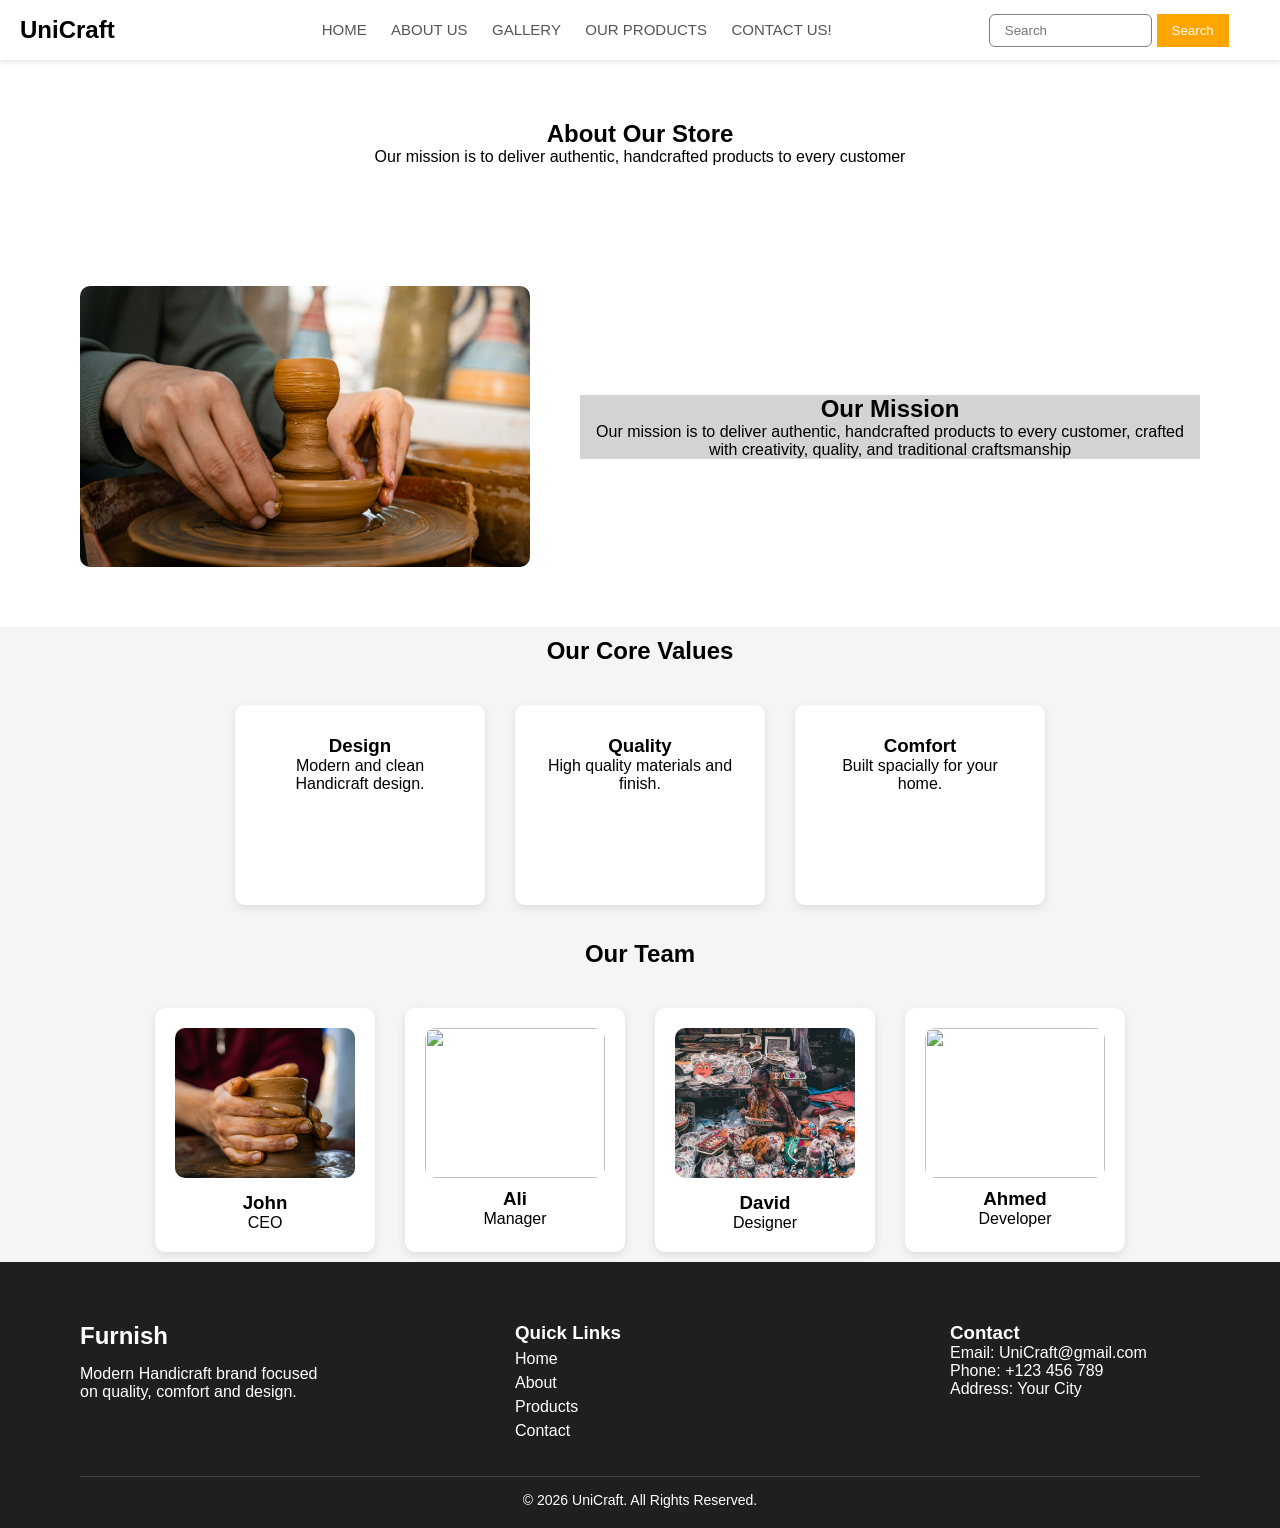
==== about.html @ a479ddd6 "about section finish" ====
<!DOCTYPE html>
<html lang="en">
<head>
<meta charset="UTF-8">
<meta name="viewport" content="width=device-width, initial-scale=1.0">
<title>Handi CRAFT-About</title>
<link rel="stylesheet" href="about.css">


</head>
<body>
<nav class="nav">
    <h2>UniCraft</h2>
    <ul>
    <li><a href="#">Home</a></li>
    <li><a href="about.html">About Us</a></li>
    <li><a href="#">Gallery</a></li>
    <li><a href="products.html">Our Products</a></li>
    <li><a href="contact us.html">Contact Us!</a></li>
    <li>
    </ul>
    <div class="search"><input type="text" placeholder="Search"><button>Search</button></div>
</nav>
<section class="about">
<h1>About Our Store</h1>
<p>
Our mission is to deliver authentic, handcrafted products to every customer
</p>
</section>

<section class="about">
<div class="mission">
<img src="pics/yasin-onus-nA-rlWLiv4w-unsplash.jpg" alt="">
<div class="our_mission">
<h1>Our Mission</h1>
<p>
Our mission is to deliver authentic, handcrafted products to every customer, crafted with creativity, quality, and traditional craftsmanship
</p>
</div>
</div>
</section>

<section class="Values">
<h1>Our Core Values</h1>

<div class="values_main_div">

<div class="Inner_values">
<h3>Design</h3>
<p>Modern and clean Handicraft design.</p>
</div>

<div class="Inner_values">
<h3>Quality</h3>
<p>High quality materials and finish.</p>
</div>

<div class="Inner_values">
<h3>Comfort</h3>
<p>Built spacially for your home.</p>
</div>

</div>
</section>


<section class="section">
<h1 class="team">Our Team</h1>

<div class="team-section">

<div class="team-section1">
<img src="pics/yasin-onus-MsKMSCxNWB0-unsplash.jpg" alt="">
<h3>John</h3>
<p>CEO</p>
</div>

<div class="team-section1">
<img src="pics/vecteezy_handcrafted-wicker-baskets-and-containers-for-eco-friendly_72187857.jpg" alt="">
<h3>Ali</h3>
<p>Manager</p>
</div>

<div class="team-section1">
<img src="pics/pexels-puneet-singh-rawat-3530003-5874825.jpg" alt="">
<h3>David</h3>
<p>Designer</p>
</div>

<div class="team-section1">
<img src="pics/tuan-nguyen-_fxvuMucGDs-unsplash.jpg" alt="">
<h3>Ahmed</h3>
<p>Developer</p>
</div>

</div>
</section>

<footer class="footer">

<div class="footer-section">

<div class="footer-box">
<h2>Furnish</h2>
<p>
Modern Handicraft brand focused on quality, comfort and design.
</p>
</div>

<div class="footer-box">
<h3>Quick Links</h3>
<ul>
<li>Home</li>
<li>About</li>
<li>Products</li>
<li>Contact</li>
</ul>
</div>

<div class="footer-box">
<h3>Contact</h3>
<p>Email: UniCraft@gmail.com</p>
<p>Phone: +123 456 789</p>
<p>Address: Your City</p>
</div>

</div>

<div class="footer-bottom">
© 2026 UniCraft. All Rights Reserved.
</div>

</footer>

</body>
</html>
---- about.css ----
*{
margin:0;
padding:0;
box-sizing:border-box;
font-family:Arial, sans-serif;
}
/* Yeh navbar ki css yahan se shuru */
.nav{
  background-color: white;
    box-shadow: 0 2px 5px rgba(0,0,0,0.1);
    padding: 10px 20px;
    display: flex;
    justify-content: space-between;
    align-items: center;
    height: 60px;
     }
nav ul{
  list-style: none;
  margin-left: 50px;
}

.nav ul li{
  display: inline;
  color: gainsboro;
  font-size:  15px;
  font-family: 'poppins' , sans-serif;
  text-transform: uppercase;
  padding-left: 20px;

}

.nav a{
  text-decoration: none;
  color: #575555;;
  gap: 25px;
  transition: color 0.3s ease;
}
.nav ul li a:hover {
  color: black;
}

.search{
  display: flex; 
  gap: 5px;
}
.search input{
  border: 1px solid gray;
  border-radius:6px;
  padding: 8px 8px 8px 15px;
  gap: 10px;
  box-sizing: border-box;
  width: 60%;
}
.search button {
  padding: 8px 15px;
  border: none;
  background-color: orange ;
  color: white;
  cursor: pointer;
  border-left: none
}
/* Yeh navbar ki css yahan tak hai*/


/* yah se nav se neche k section shuru */
.about{
padding:60px 80px;
text-align:center;
}
.mission{
display:flex;
align-items:center;
gap:50px;
}

.mission img{
width:100%;
max-width:450px;
border-radius:10px;
}
.our_mission{
background:lightgray;
flex:1;
}

/* *yahan tak our mission our ing ki css end h */

.Values{
background:#f5f5f5;
text-align: center;
padding-top: 10px;

}
.values_main_div{
display:flex;
justify-content:center;
gap:30px;
flex-wrap:wrap;
margin-top:40px;
padding-bottom: 15px;
}

.Inner_values{
background:white;
padding:30px;
width:250px;
box-shadow:0 3px 10px rgba(0,0,0,0.1);
border-radius:10px;
height:200px;

}

.team {
padding-top:20px;
}
.section{
background:#f5f5f5;
text-align: center;
}
.team-section{
display:flex;
justify-content:center;
gap:30px;
flex-wrap:wrap;
margin-top:40px;
padding-bottom: 10px;

}

.team-section1{
background:white;
padding:20px;
width:220px;
box-shadow:0 3px 10px rgba(0,0,0,0.1);
border-radius:10px;
text-align:center;
}

.team-section1 img{
width:100%;
height:150px;
object-fit:cover;
border-radius:10px;
margin-bottom:10px;
}


.footer{
background:#1f1f1f;
color:white;
padding:60px 80px 20px;
}

.footer-section{
display:flex;
justify-content:space-between;
gap:40px;
flex-wrap:wrap;
margin-bottom:30px;
}

.footer-box{
width:250px;
}

.footer-box h2{
margin-bottom:15px;
}
footer-box h3{
margin-bottom:15px;
}


.footer-box ul{
list-style:none;
}

.footer-box li{
margin:6px 0;
}

.footer-bottom{
text-align:center;
border-top:1px solid #444;
padding-top:15px;
font-size:14px;
}

@media(max-width:768px){

.flex{
flex-direction:column;
text-align:center;
}

.nav{
flex-direction:column;
gap:10px;
}

}
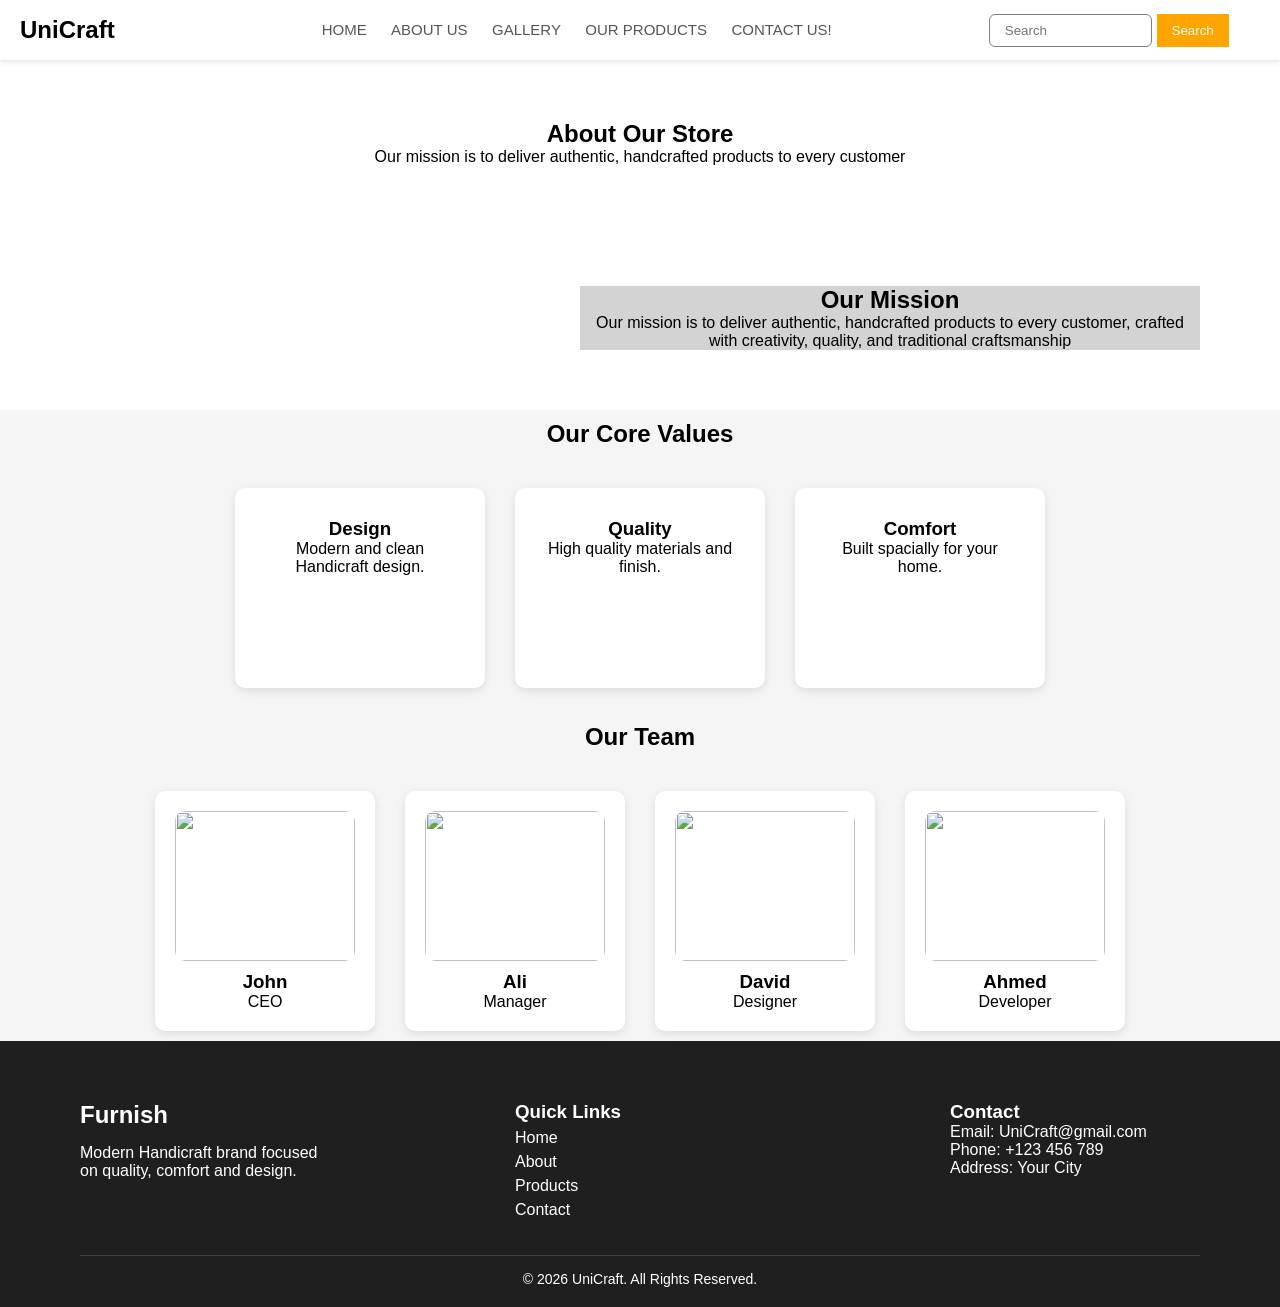
==== commit c78c389c: "chanegs added" ====
--- a/about.html
+++ b/about.html
@@ -16,7 +16,7 @@
     <li><a href="about.html">About Us</a></li>
     <li><a href="#">Gallery</a></li>
     <li><a href="products.html">Our Products</a></li>
-    <li><a href="contact us.html">Contact Us!</a></li>
+    <li><a href="contact.html">Contact Us!</a></li>
     <li>
     </ul>
     <div class="search"><input type="text" placeholder="Search"><button>Search</button></div>
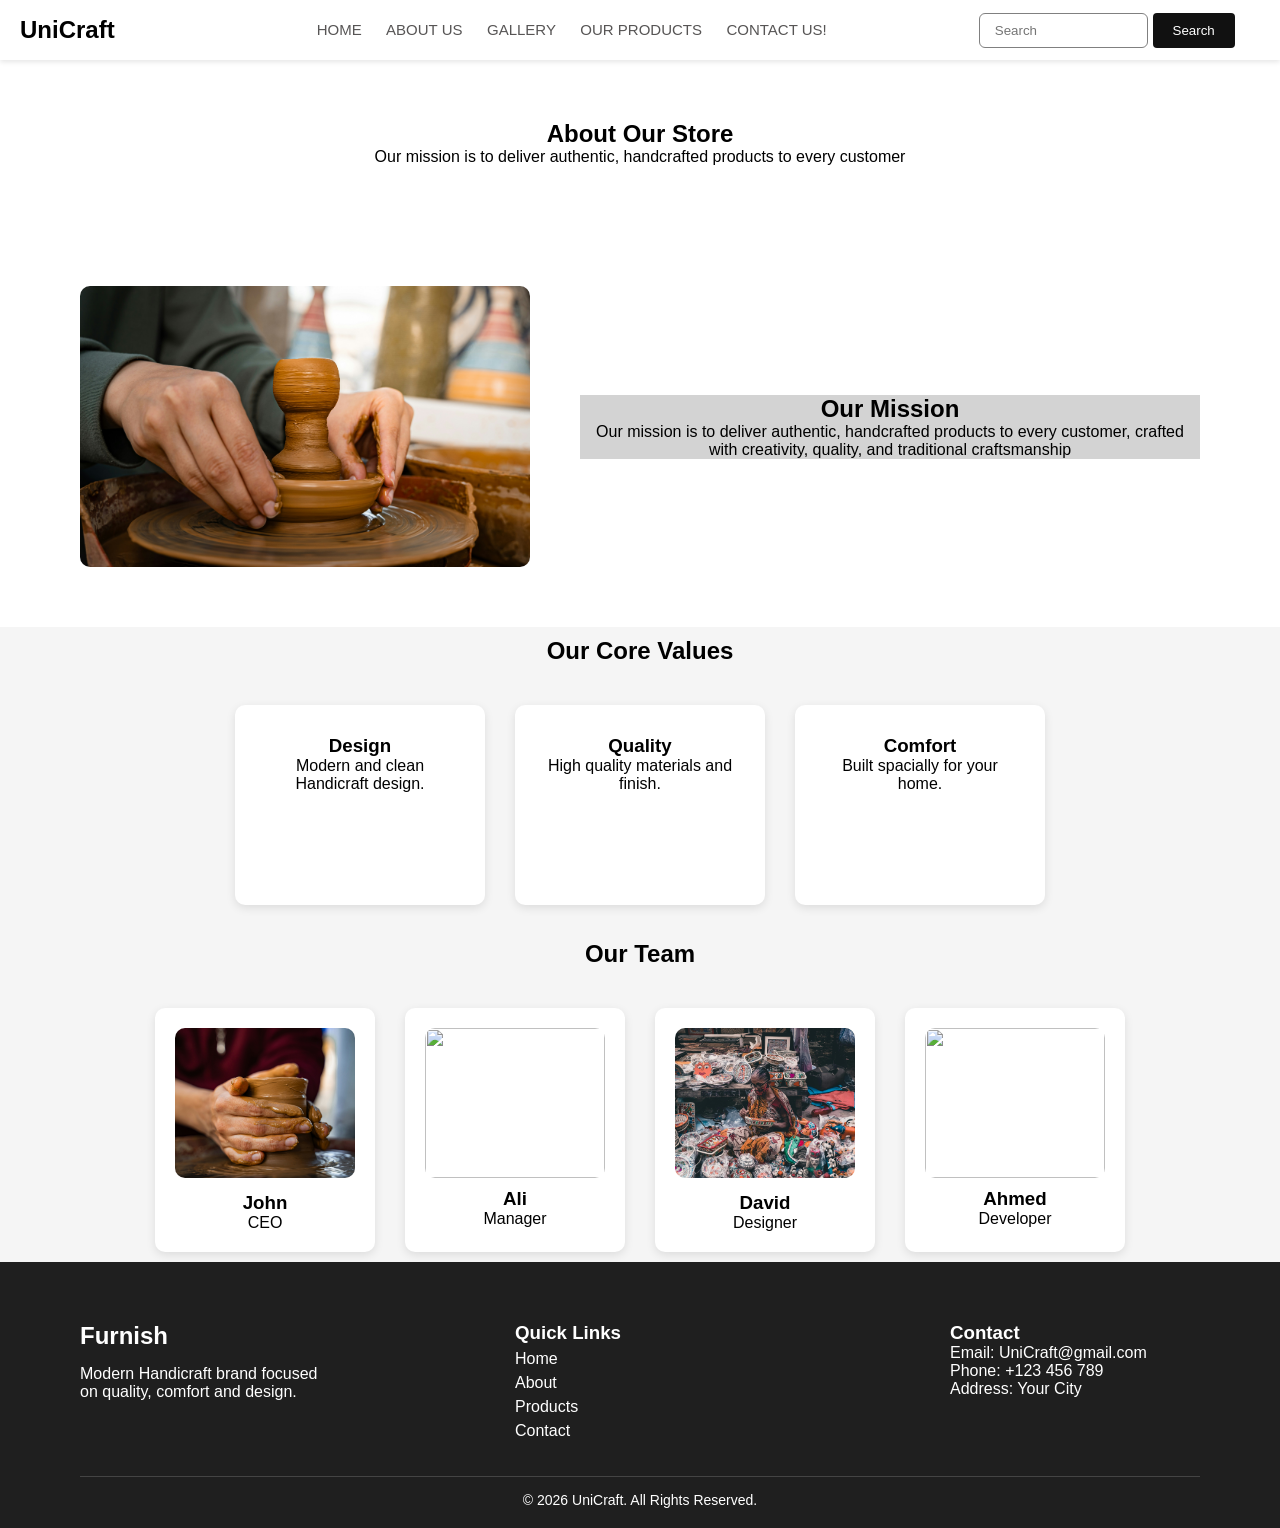
==== commit 72a3b959: "home page added" ====
--- a/about.html
+++ b/about.html
@@ -12,7 +12,7 @@
 <nav class="nav">
     <h2>UniCraft</h2>
     <ul>
-    <li><a href="#">Home</a></li>
+    <li><a href="home.html">Home</a></li>
     <li><a href="about.html">About Us</a></li>
     <li><a href="#">Gallery</a></li>
     <li><a href="products.html">Our Products</a></li>
--- a/about.css
+++ b/about.css
@@ -52,14 +52,19 @@
   box-sizing: border-box;
   width: 60%;
 }
-.search button {
-  padding: 8px 15px;
-  border: none;
-  background-color: orange ;
-  color: white;
-  cursor: pointer;
-  border-left: none
-}
+.search button{
+            padding: 10px 20px;
+            border: none;
+            background: #111;
+            color: #fff;
+            cursor: pointer;
+            border-radius: 4px;
+            transition: 0.3s;
+        }
+
+        .search button:hover {
+            background: #ff6600;
+        }
 /* Yeh navbar ki css yahan tak hai*/
 
 
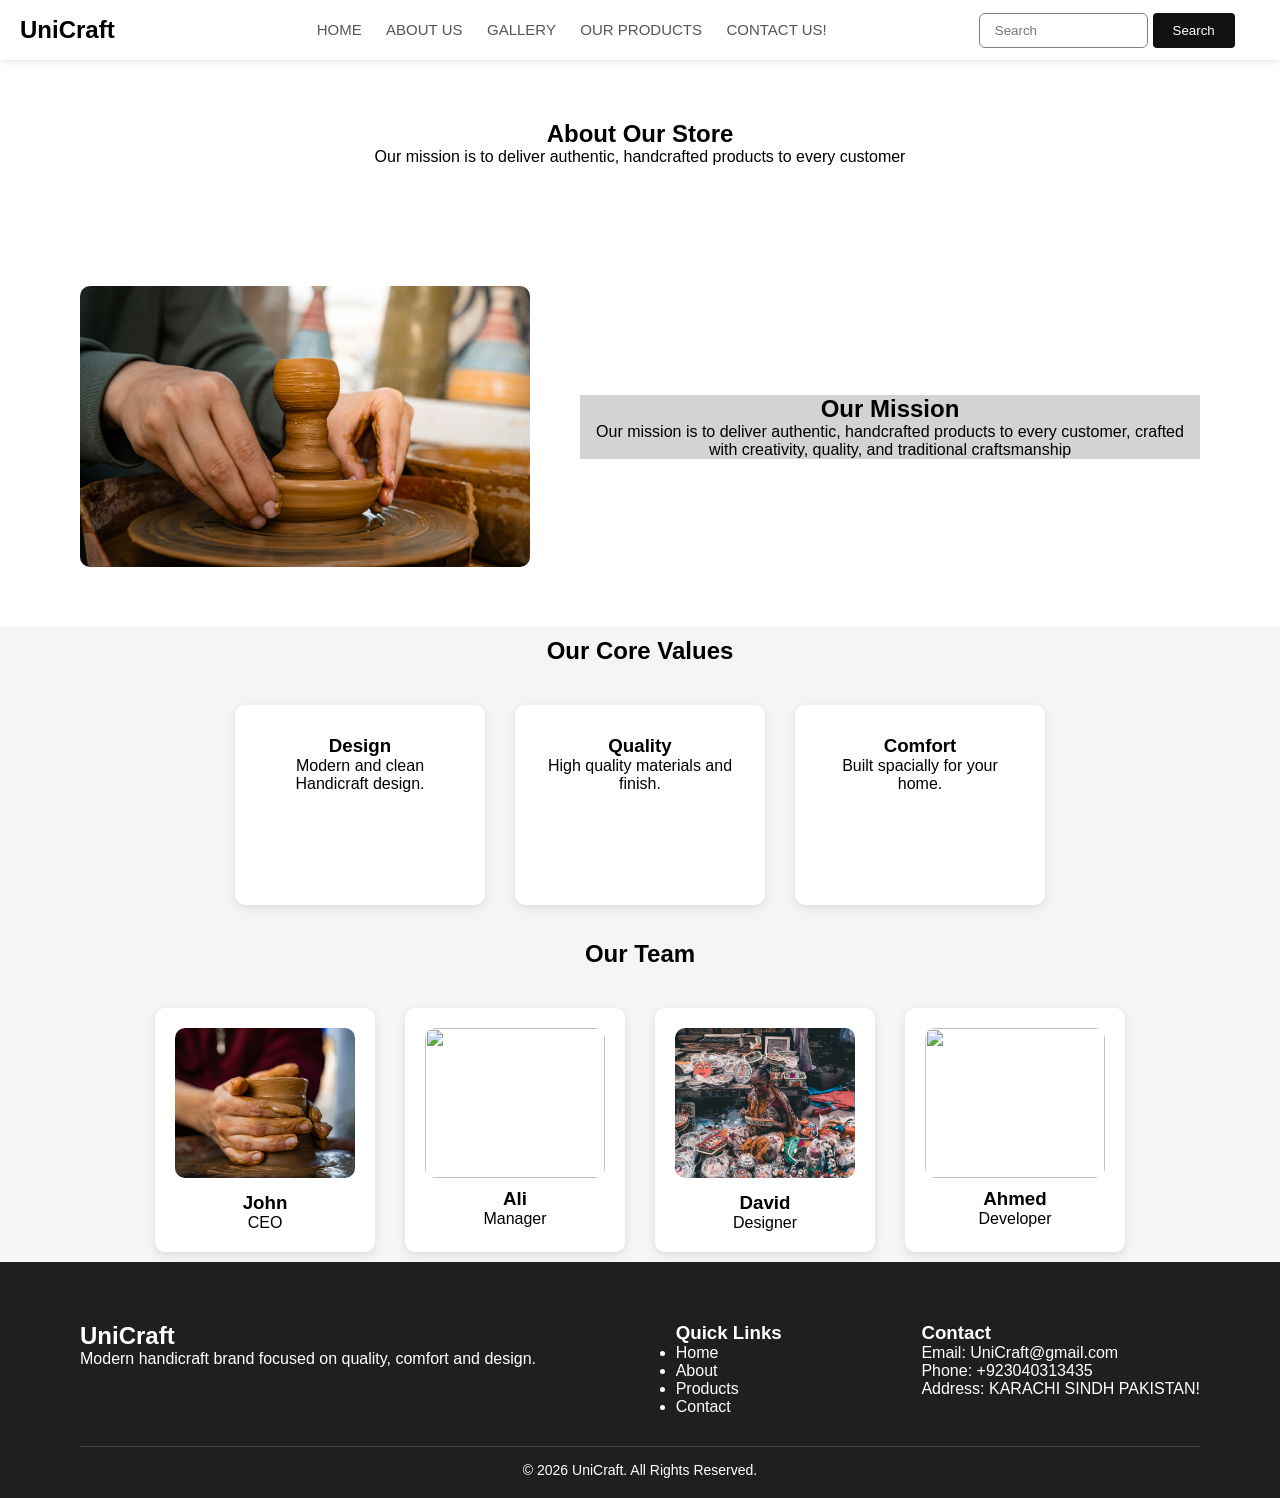
==== commit 0fb4b5c0: "home + footer edited" ====
--- a/about.html
+++ b/about.html
@@ -98,16 +98,16 @@
 
 <footer class="footer">
 
-<div class="footer-section">
+<div class="main_box">
 
-<div class="footer-box">
-<h2>Furnish</h2>
+<div class="inner-boxes">
+<h2>UniCraft</h2>
 <p>
-Modern Handicraft brand focused on quality, comfort and design.
+Modern handicraft brand focused on quality, comfort and design.
 </p>
 </div>
 
-<div class="footer-box">
+<div class="inner-boxes">
 <h3>Quick Links</h3>
 <ul>
 <li>Home</li>
@@ -117,11 +117,11 @@
 </ul>
 </div>
 
-<div class="footer-box">
+<div class="inner-boxes">
 <h3>Contact</h3>
 <p>Email: UniCraft@gmail.com</p>
-<p>Phone: +123 456 789</p>
-<p>Address: Your City</p>
+<p>Phone: +923040313435</p>
+<p>Address: KARACHI SINDH PAKISTAN!</p>
 </div>
 
 </div>
@@ -129,9 +129,5 @@
 <div class="footer-bottom">
 © 2026 UniCraft. All Rights Reserved.
 </div>
-
-</footer>
-
 </body>
 </html>
-
--- a/about.css
+++ b/about.css
@@ -151,13 +151,13 @@
 }
 
 
-.footer{
+footer{
 background:#1f1f1f;
 color:white;
 padding:60px 80px 20px;
 }
 
-.footer-section{
+.main_box{
 display:flex;
 justify-content:space-between;
 gap:40px;
@@ -165,23 +165,23 @@
 margin-bottom:30px;
 }
 
-.footer-box{
+.inner_boxes{
 width:250px;
 }
 
-.footer-box h2{
+.inner_boxes h2{
+  margin-bottom:15px;
+}
+
+.inner_boxes h3{
 margin-bottom:15px;
 }
-footer-box h3{
-margin-bottom:15px;
-}
-
-
-.footer-box ul{
+
+.inner_bixes ul{
 list-style:none;
 }
 
-.footer-box li{
+.inner_boxes li{
 margin:6px 0;
 }
 
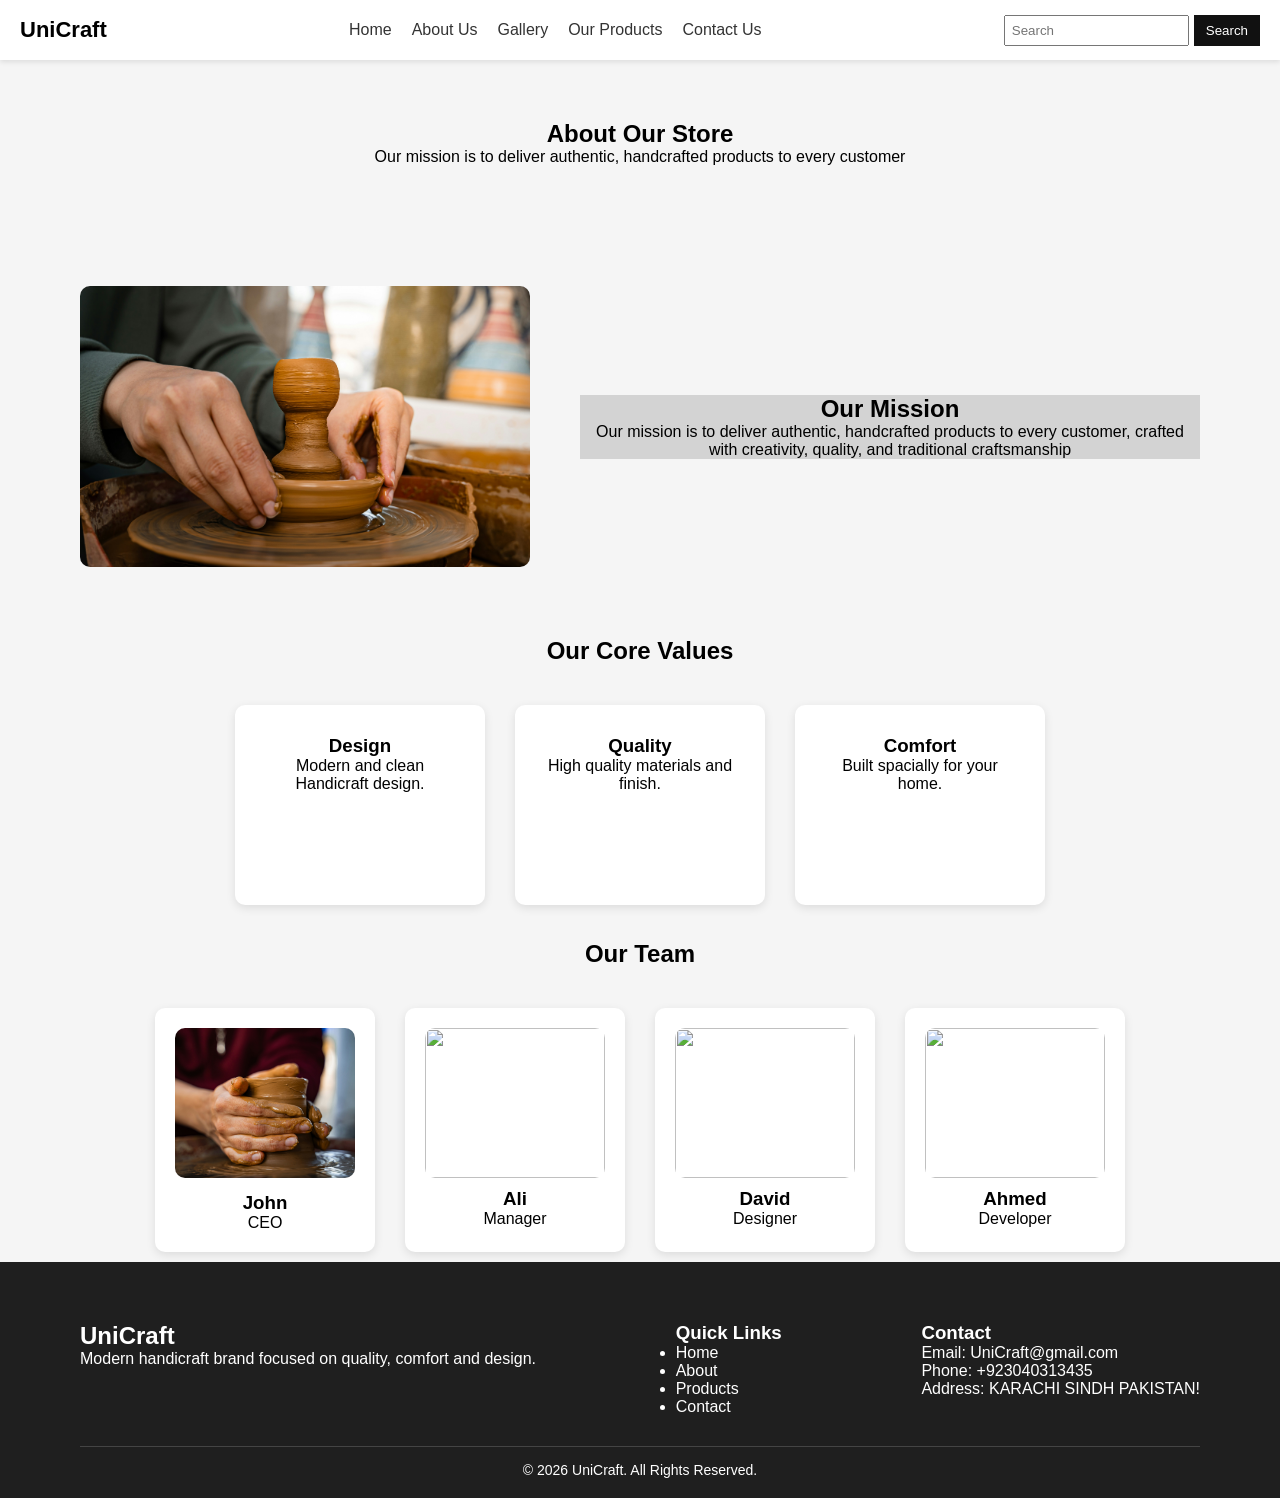
==== commit 659e2e2b: "responsiveness added" ====
--- a/about.html
+++ b/about.html
@@ -9,17 +9,30 @@
 
 </head>
 <body>
-<nav class="nav">
-    <h2>UniCraft</h2>
-    <ul>
+<body>
+
+<nav>
+
+  <div class="logo">UniCraft</div>
+
+  <input type="checkbox" id="menu-toggle">
+
+  <label for="menu-toggle" class="hamburger">☰</label>
+  <label for="menu-toggle" class="close-btn">✕</label>
+
+  <ul>
     <li><a href="home.html">Home</a></li>
-    <li><a href="about.html">About Us</a></li>
-    <li><a href="#">Gallery</a></li>
+    <li><a href="#">About Us</a></li>
+    <li><a href="about.html">Gallery</a></li>
     <li><a href="products.html">Our Products</a></li>
-    <li><a href="contact.html">Contact Us!</a></li>
-    <li>
-    </ul>
-    <div class="search"><input type="text" placeholder="Search"><button>Search</button></div>
+    <li><a href="contact.html">Contact Us</a></li>
+  </ul>
+
+  <div class="search">
+    <input type="text" placeholder="Search">
+    <button>Search</button>
+  </div>
+
 </nav>
 <section class="about">
 <h1>About Our Store</h1>
--- a/about.css
+++ b/about.css
@@ -1,70 +1,90 @@
 
+/* RESET */
 *{
-margin:0;
-padding:0;
-box-sizing:border-box;
-font-family:Arial, sans-serif;
-}
-/* Yeh navbar ki css yahan se shuru */
-.nav{
-  background-color: white;
-    box-shadow: 0 2px 5px rgba(0,0,0,0.1);
-    padding: 10px 20px;
-    display: flex;
-    justify-content: space-between;
-    align-items: center;
-    height: 60px;
-     }
+  margin:0;
+  padding:0;
+  box-sizing:border-box;
+  font-family:Arial, sans-serif;
+}
+
+body{
+  overflow-x:hidden;
+  background:#f5f5f5;
+}
+
+/* ================= NAVBAR ================= */
+
+nav{
+  height:60px;
+  background:#fff;
+  display:flex;
+  align-items:center;
+  justify-content:space-between;
+  padding:0 20px;
+  box-shadow:0 2px 5px rgba(0,0,0,0.1);
+  position:relative;
+}
+
+.logo{
+  font-size:22px;
+  font-weight:bold;
+}
+
+/* LINKS */
 nav ul{
-  list-style: none;
-  margin-left: 50px;
-}
-
-.nav ul li{
-  display: inline;
-  color: gainsboro;
-  font-size:  15px;
-  font-family: 'poppins' , sans-serif;
-  text-transform: uppercase;
-  padding-left: 20px;
-
-}
-
-.nav a{
-  text-decoration: none;
-  color: #575555;;
-  gap: 25px;
-  transition: color 0.3s ease;
-}
-.nav ul li a:hover {
-  color: black;
-}
-
+  list-style:none;
+  display:flex;
+  gap:20px;
+}
+
+nav ul li a{
+  text-decoration:none;
+  color:#333;
+}
+
+/* SEARCH (Desktop Only) */
 .search{
-  display: flex; 
-  gap: 5px;
-}
+  display:flex;
+  gap:5px;
+}
+
 .search input{
-  border: 1px solid gray;
-  border-radius:6px;
-  padding: 8px 8px 8px 15px;
-  gap: 10px;
-  box-sizing: border-box;
-  width: 60%;
-}
+  padding:6px;
+}
+
 .search button{
-            padding: 10px 20px;
-            border: none;
-            background: #111;
-            color: #fff;
-            cursor: pointer;
-            border-radius: 4px;
-            transition: 0.3s;
+  padding:6px 12px;
+  border:none;
+  background:#111;
+  color:#fff;
+  cursor:pointer;
+  transition: 0.3s;
+}
+.search button:hover {
+        box-shadow: 0 10px 20px rgba(0,0,0,0.1);
+        background: #ff6600;
         }
 
-        .search button:hover {
-            background: #ff6600;
-        }
+/* TOGGLE */
+#menu-toggle{
+  display:none;
+}
+
+.hamburger{
+  font-size:26px;
+  cursor:pointer;
+  display:none;
+}
+
+.close-btn{
+  font-size:26px;
+  cursor:pointer;
+  display:none;
+  position:fixed;
+  top:15px;
+  right:20px;
+  z-index:2000;
+}
 /* Yeh navbar ki css yahan tak hai*/
 
 
@@ -192,17 +212,55 @@
 font-size:14px;
 }
 
+@media(max-width:576px){
+  .my_product{
+    grid-template-columns:1fr;
+  }
+
+  .services{
+    grid-template-columns:1fr;
+  }
+}
+
+/* ================= MOBILE NAV ================= */
+
 @media(max-width:768px){
 
-.flex{
-flex-direction:column;
-text-align:center;
-}
-
-.nav{
-flex-direction:column;
-gap:10px;
-}
-
-}
-
+  .hamburger{
+    display:block;
+  }
+
+  .search{
+    display:none;
+  }
+
+  nav ul{
+    position:fixed;
+    top:0;
+    right:-260px;
+    width:250px;
+    height:100vh;
+    background:#fff;
+    flex-direction:column;
+    padding-top:60px;
+    transition:0.3s;
+    box-shadow:-3px 0 10px rgba(0,0,0,0.2);
+    z-index:1500;
+  }
+
+  nav ul li{
+    padding:15px 20px;
+    border-bottom:1px solid #eee;
+  }
+
+  /* OPEN MENU */
+  #menu-toggle:checked ~ ul{
+    right:0;
+  }
+
+  /* SHOW CLOSE BUTTON */
+  #menu-toggle:checked ~ .close-btn{
+    display:block;
+  }
+
+}
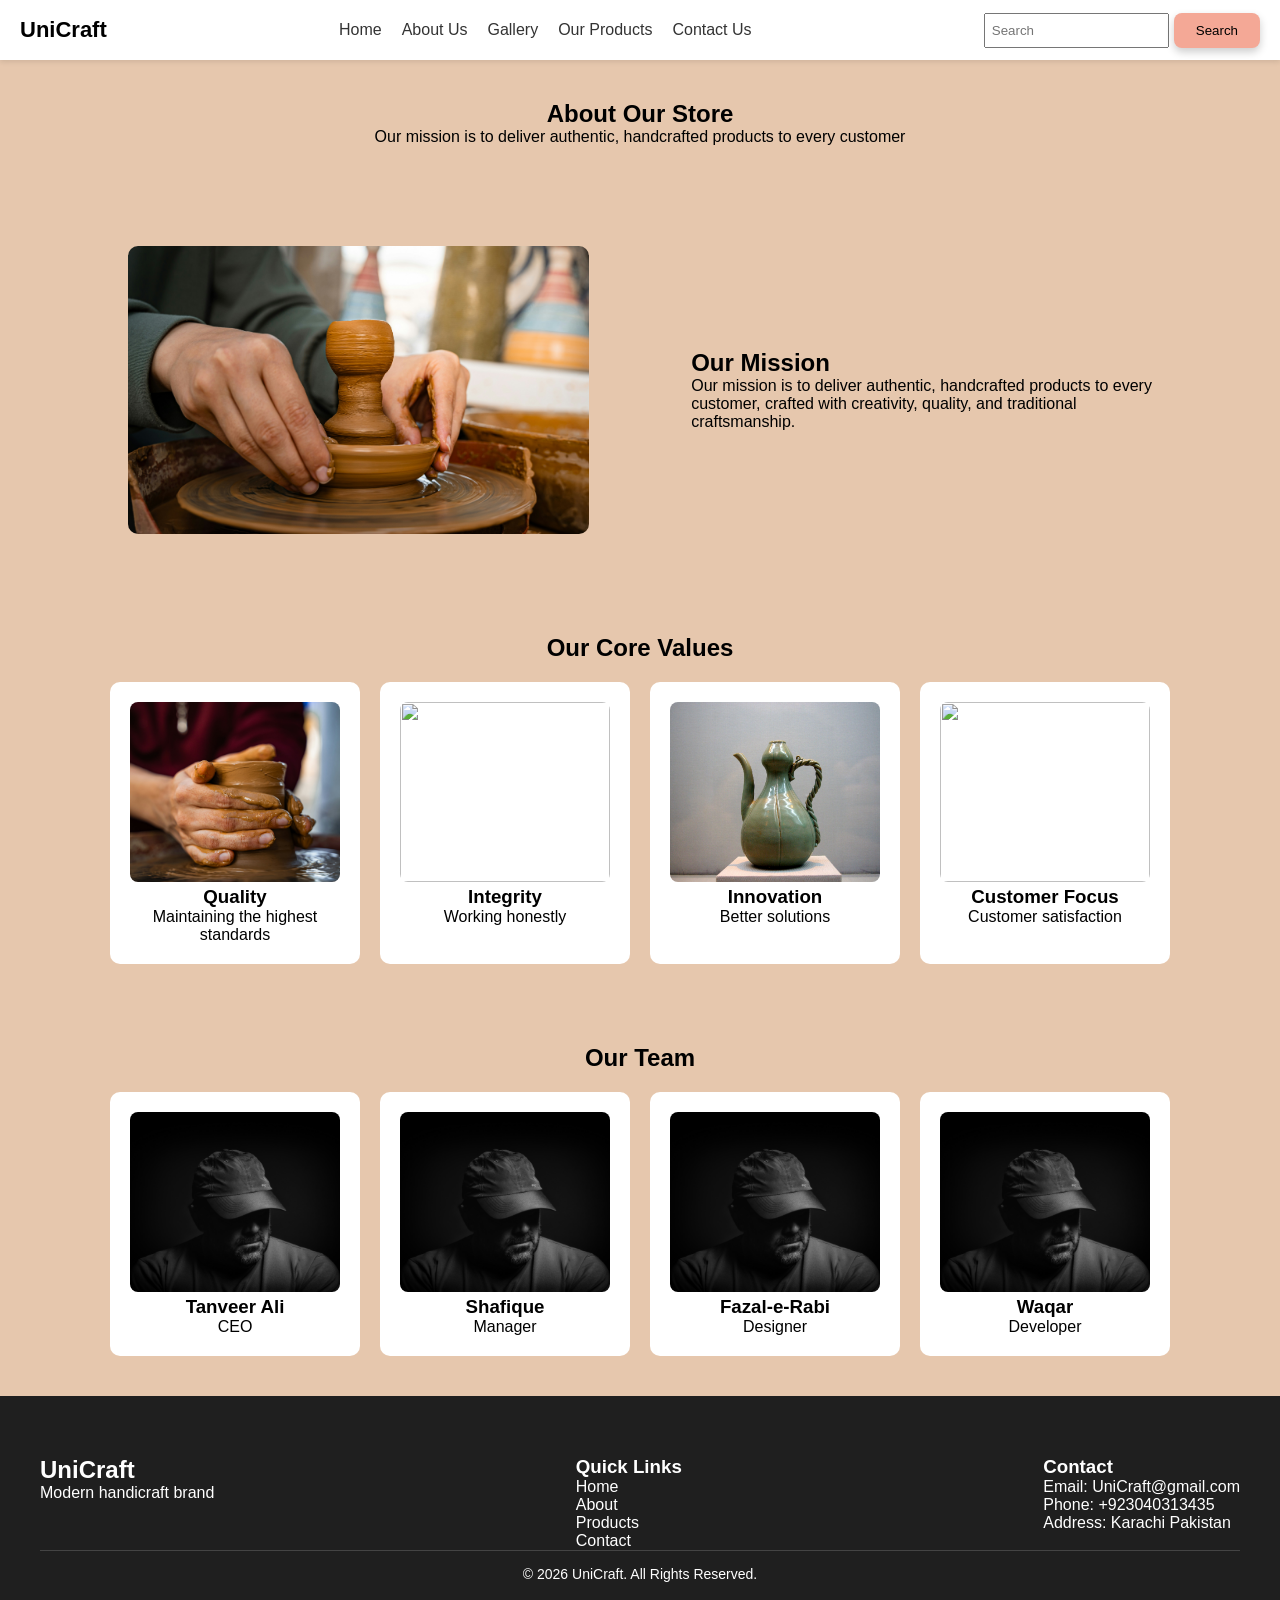
==== commit 00f18163: "saomething addes" ====
--- a/about.html
+++ b/about.html
@@ -4,11 +4,234 @@
 <meta charset="UTF-8">
 <meta name="viewport" content="width=device-width, initial-scale=1.0">
 <title>Handi CRAFT-About</title>
-<link rel="stylesheet" href="about.css">
-
-
+
+<style>
+
+/* RESET */
+*{
+  margin:0;
+  padding:0;
+  box-sizing:border-box;
+  font-family:Arial, sans-serif;
+}
+
+body{
+  overflow-x:hidden;
+  background:#e6c7ad;
+}
+
+/* ================= NAVBAR ================= */
+
+nav{
+  height:60px;
+  background:#fff;
+  display:flex;
+  align-items:center;
+  justify-content:space-between;
+  padding:0 20px;
+  box-shadow:0 2px 5px rgba(0,0,0,0.1);
+}
+
+.logo{
+  font-size:22px;
+  font-weight:bold;
+}
+
+/* NAV LINKS */
+nav ul{
+  list-style:none;
+  display:flex;
+  gap:20px;
+}
+
+nav ul li a{
+  text-decoration:none;
+  color:#333;
+}
+
+/* SEARCH */
+.search{
+  display:flex;
+  gap:5px;
+}
+
+.search input{
+  padding:6px;
+}
+
+.search button{
+  padding:10px 22px;
+  border:none;
+  background:#f4a896;
+  border-radius:8px;
+  cursor:pointer;
+  transition:0.4s;
+  box-shadow:0 4px 8px rgba(0,0,0,0.2);
+}
+
+.search button:hover{
+  background:#ff6600;
+  transform:translateY(-3px);
+}
+
+/* ================= ABOUT ================= */
+
+.about{
+  padding:40px 20px;
+  text-align:center;
+}
+
+/* ================= MISSION ================= */
+
+.mission{
+  display:flex;
+  align-items:center;
+  justify-content:space-between;
+  gap:40px;
+  padding:60px 10%;
+  flex-wrap:wrap;
+}
+
+.mission img{
+  width:45%;
+  border-radius:10px;
+}
+
+.our_mission{
+  width:45%;
+}
+
+/* ================= CORE / TEAM ================= */
+
+.section{
+  padding:40px 20px;
+}
+
+.team{
+  text-align:center;
+  margin-bottom:20px;
+}
+
+.team-section{
+  display:flex;
+  gap:20px;
+  flex-wrap:wrap;
+  justify-content:center;
+}
+
+.team-section1{
+  background:#fff;
+  padding:20px;
+  border-radius:10px;
+  width:250px;
+  text-align:center;
+}
+
+.team-section1 img{
+  width:100%;
+  height:180px;
+  object-fit:cover;
+  border-radius:8px;
+}
+
+/* ================= FOOTER ================= */
+
+footer{
+  background:#1f1f1f;
+  color:white;
+  padding:60px 40px 20px;
+}
+
+.main_box{
+  display:flex;
+  justify-content:space-between;
+  flex-wrap:wrap;
+  gap:40px;
+}
+
+.footer-bottom{
+  text-align:center;
+  border-top:1px solid #444;
+  padding-top:15px;
+  font-size:14px;
+}
+
+/* ================= MOBILE MENU ================= */
+
+#menu-toggle{
+  display:none;
+}
+
+.hamburger{
+  font-size:26px;
+  cursor:pointer;
+  display:none;
+}
+
+.close-btn{
+  font-size:26px;
+  cursor:pointer;
+  display:none;
+  position:fixed;
+  top:15px;
+  right:20px;
+  z-index:2000;
+}
+
+/* ================= RESPONSIVE ================= */
+
+@media(max-width:768px){
+
+  .hamburger{
+    display:block;
+  }
+
+  .search{
+    display:none;
+  }
+
+  nav ul{
+    position:fixed;
+    top:0;
+    right:-260px;
+    width:250px;
+    height:100vh;
+    background:#fff;
+    flex-direction:column;
+    padding-top:60px;
+    transition:0.3s;
+    box-shadow:-3px 0 10px rgba(0,0,0,0.2);
+    z-index:1500;
+  }
+
+  nav ul li{
+    padding:15px 20px;
+    border-bottom:1px solid #eee;
+  }
+
+  #menu-toggle:checked ~ ul{
+    right:0;
+  }
+
+  #menu-toggle:checked ~ .close-btn{
+    display:block;
+  }
+
+  .mission{
+    flex-direction:column;
+    text-align:center;
+    padding:40px 20px;
+  }
+
+  .mission img,
+  .our_mission{
+    width:100%;
+  }
+}
+
+</style>
 </head>
-<body>
+
 <body>
 
 <nav>
@@ -22,8 +245,8 @@
 
   <ul>
     <li><a href="home.html">Home</a></li>
-    <li><a href="#">About Us</a></li>
-    <li><a href="about.html">Gallery</a></li>
+    <li><a href="about.html">About Us</a></li>
+    <li><a href="gallary.html">Gallery</a></li>
     <li><a href="products.html">Our Products</a></li>
     <li><a href="contact.html">Contact Us</a></li>
   </ul>
@@ -34,113 +257,119 @@
   </div>
 
 </nav>
+
 <section class="about">
-<h1>About Our Store</h1>
-<p>
-Our mission is to deliver authentic, handcrafted products to every customer
-</p>
+  <h1>About Our Store</h1>
+  <p>Our mission is to deliver authentic, handcrafted products to every customer</p>
 </section>
 
-<section class="about">
-<div class="mission">
-<img src="pics/yasin-onus-nA-rlWLiv4w-unsplash.jpg" alt="">
-<div class="our_mission">
-<h1>Our Mission</h1>
-<p>
-Our mission is to deliver authentic, handcrafted products to every customer, crafted with creativity, quality, and traditional craftsmanship
-</p>
-</div>
-</div>
+<section class="mission">
+  <img src="pics/yasin-onus-nA-rlWLiv4w-unsplash.jpg">
+
+  <div class="our_mission">
+    <h1>Our Mission</h1>
+    <p>
+      Our mission is to deliver authentic, handcrafted products to every customer,
+      crafted with creativity, quality, and traditional craftsmanship.
+    </p>
+  </div>
 </section>
 
-<section class="Values">
-<h1>Our Core Values</h1>
-
-<div class="values_main_div">
-
-<div class="Inner_values">
-<h3>Design</h3>
-<p>Modern and clean Handicraft design.</p>
-</div>
-
-<div class="Inner_values">
-<h3>Quality</h3>
-<p>High quality materials and finish.</p>
-</div>
-
-<div class="Inner_values">
-<h3>Comfort</h3>
-<p>Built spacially for your home.</p>
-</div>
-
-</div>
+<section class="section">
+  <h1 class="team">Our Core Values</h1>
+
+  <div class="team-section">
+
+    <div class="team-section1">
+      <img src="pics/yasin-onus-MsKMSCxNWB0-unsplash.jpg">
+      <h3>Quality</h3>
+      <p>Maintaining the highest standards</p>
+    </div>
+
+    <div class="team-section1">
+      <img src="pics/vecteezy_handcrafted-wicker-baskets-and-containers-for-eco-friendly_72187857.jpg">
+      <h3>Integrity</h3>
+      <p>Working honestly</p>
+    </div>
+
+    <div class="team-section1">
+      <img src="home_page_images/kimdaejeung-container-3248515_1920.jpg">
+      <h3>Innovation</h3>
+      <p>Better solutions</p>
+    </div>
+
+    <div class="team-section1">
+      <img src="pics/tuan-nguyen-_fxvuMucGDs-unsplash.jpg">
+      <h3>Customer Focus</h3>
+      <p>Customer satisfaction</p>
+    </div>
+
+  </div>
 </section>
 
-
 <section class="section">
-<h1 class="team">Our Team</h1>
-
-<div class="team-section">
-
-<div class="team-section1">
-<img src="pics/yasin-onus-MsKMSCxNWB0-unsplash.jpg" alt="">
-<h3>John</h3>
-<p>CEO</p>
-</div>
-
-<div class="team-section1">
-<img src="pics/vecteezy_handcrafted-wicker-baskets-and-containers-for-eco-friendly_72187857.jpg" alt="">
-<h3>Ali</h3>
-<p>Manager</p>
-</div>
-
-<div class="team-section1">
-<img src="pics/pexels-puneet-singh-rawat-3530003-5874825.jpg" alt="">
-<h3>David</h3>
-<p>Designer</p>
-</div>
-
-<div class="team-section1">
-<img src="pics/tuan-nguyen-_fxvuMucGDs-unsplash.jpg" alt="">
-<h3>Ahmed</h3>
-<p>Developer</p>
-</div>
-
-</div>
+  <h1 class="team">Our Team</h1>
+
+  <div class="team-section">
+
+    <div class="team-section1">
+      <img src="pics/20252177-man-6557757.jpg">
+      <h3>Tanveer Ali</h3>
+      <p>CEO</p>
+    </div>
+
+    <div class="team-section1">
+      <img src="pics/20252177-man-6557757.jpg">
+      <h3>Shafique</h3>
+      <p>Manager</p>
+    </div>
+
+    <div class="team-section1">
+      <img src="pics/20252177-man-6557757.jpg">
+      <h3>Fazal-e-Rabi</h3>
+      <p>Designer</p>
+    </div>
+
+    <div class="team-section1">
+      <img src="pics/20252177-man-6557757.jpg">
+      <h3>Waqar</h3>
+      <p>Developer</p>
+    </div>
+
+  </div>
 </section>
 
-<footer class="footer">
-
-<div class="main_box">
-
-<div class="inner-boxes">
-<h2>UniCraft</h2>
-<p>
-Modern handicraft brand focused on quality, comfort and design.
-</p>
-</div>
-
-<div class="inner-boxes">
-<h3>Quick Links</h3>
-<ul>
-<li>Home</li>
-<li>About</li>
-<li>Products</li>
-<li>Contact</li>
-</ul>
-</div>
-
-<div class="inner-boxes">
-<h3>Contact</h3>
-<p>Email: UniCraft@gmail.com</p>
-<p>Phone: +923040313435</p>
-<p>Address: KARACHI SINDH PAKISTAN!</p>
-</div>
-
-</div>
-
-<div class="footer-bottom">
-© 2026 UniCraft. All Rights Reserved.
-</div>
+<footer>
+
+  <div class="main_box">
+
+    <div>
+      <h2>UniCraft</h2>
+      <p>Modern handicraft brand</p>
+    </div>
+
+    <div>
+      <h3>Quick Links</h3>
+      <p>Home</p>
+      <p>About</p>
+      <p>Products</p>
+      <p>Contact</p>
+    </div>
+
+    <div>
+      <h3>Contact</h3>
+      <p>Email: UniCraft@gmail.com</p>
+      <p>Phone: +923040313435</p>
+      <p>Address: Karachi Pakistan</p>
+    </div>
+
+  </div>
+
+  <div class="footer-bottom">
+    © 2026 UniCraft. All Rights Reserved.
+  </div>
+
+</footer>
+
 </body>
-</html>
+</html>
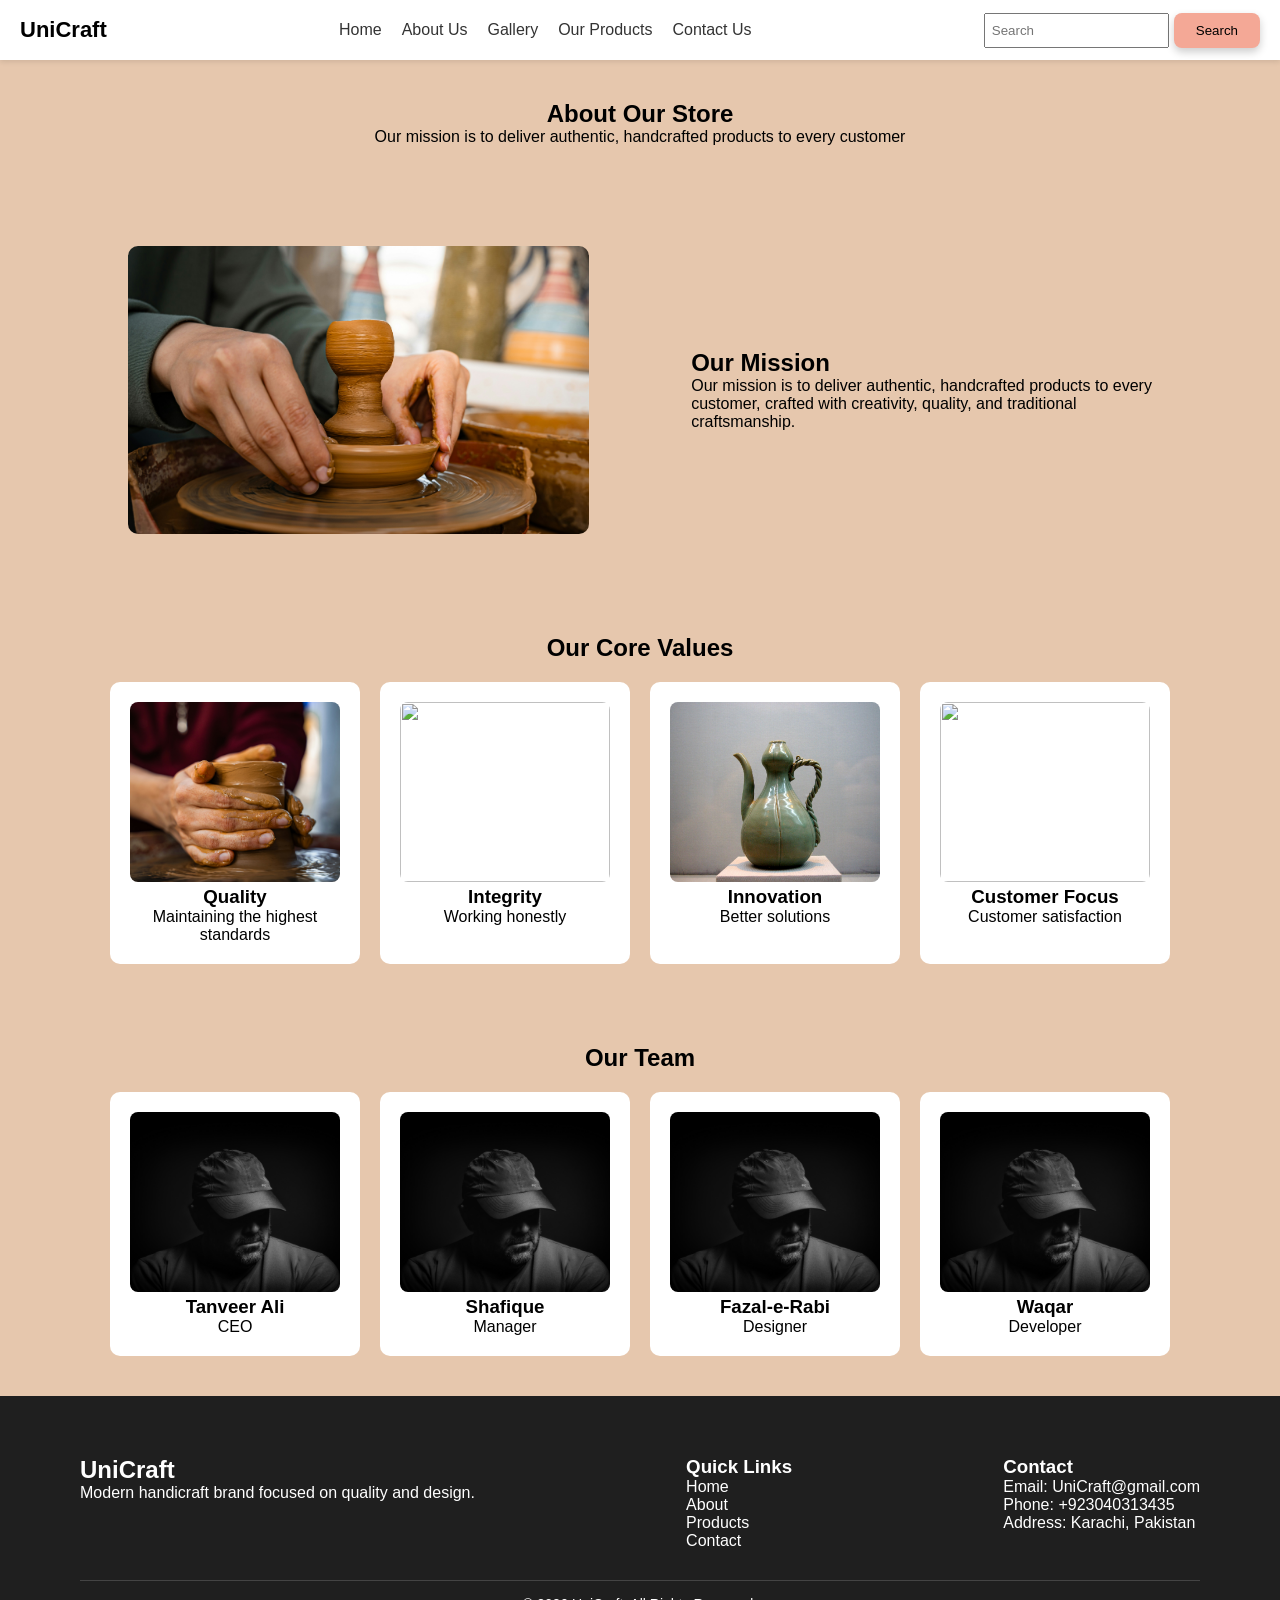
==== commit 74755f99: "gallery added" ====
--- a/about.html
+++ b/about.html
@@ -73,91 +73,6 @@
   background:#ff6600;
   transform:translateY(-3px);
 }
-
-/* ================= ABOUT ================= */
-
-.about{
-  padding:40px 20px;
-  text-align:center;
-}
-
-/* ================= MISSION ================= */
-
-.mission{
-  display:flex;
-  align-items:center;
-  justify-content:space-between;
-  gap:40px;
-  padding:60px 10%;
-  flex-wrap:wrap;
-}
-
-.mission img{
-  width:45%;
-  border-radius:10px;
-}
-
-.our_mission{
-  width:45%;
-}
-
-/* ================= CORE / TEAM ================= */
-
-.section{
-  padding:40px 20px;
-}
-
-.team{
-  text-align:center;
-  margin-bottom:20px;
-}
-
-.team-section{
-  display:flex;
-  gap:20px;
-  flex-wrap:wrap;
-  justify-content:center;
-}
-
-.team-section1{
-  background:#fff;
-  padding:20px;
-  border-radius:10px;
-  width:250px;
-  text-align:center;
-}
-
-.team-section1 img{
-  width:100%;
-  height:180px;
-  object-fit:cover;
-  border-radius:8px;
-}
-
-/* ================= FOOTER ================= */
-
-footer{
-  background:#1f1f1f;
-  color:white;
-  padding:60px 40px 20px;
-}
-
-.main_box{
-  display:flex;
-  justify-content:space-between;
-  flex-wrap:wrap;
-  gap:40px;
-}
-
-.footer-bottom{
-  text-align:center;
-  border-top:1px solid #444;
-  padding-top:15px;
-  font-size:14px;
-}
-
-/* ================= MOBILE MENU ================= */
-
 #menu-toggle{
   display:none;
 }
@@ -176,6 +91,89 @@
   top:15px;
   right:20px;
   z-index:2000;
+}
+
+/* ================= ABOUT ================= */
+
+.about{
+  padding:40px 20px;
+  text-align:center;
+}
+
+/* ================= MISSION ================= */
+
+.mission{
+  display:flex;
+  align-items:center;
+  justify-content:space-between;
+  gap:40px;
+  padding:60px 10%;
+  flex-wrap:wrap;
+}
+
+.mission img{
+  width:45%;
+  border-radius:10px;
+}
+
+.our_mission{
+  width:45%;
+}
+
+/* ================= CORE / TEAM ================= */
+
+.section{
+  padding:40px 20px;
+}
+
+.team{
+  text-align:center;
+  margin-bottom:20px;
+}
+
+.team-section{
+  display:flex;
+  gap:20px;
+  flex-wrap:wrap;
+  justify-content:center;
+}
+
+.team-section1{
+  background:#fff;
+  padding:20px;
+  border-radius:10px;
+  width:250px;
+  text-align:center;
+}
+
+.team-section1 img{
+  width:100%;
+  height:180px;
+  object-fit:cover;
+  border-radius:8px;
+}
+
+/* ================= FOOTER ================= */
+
+footer{
+  background:#1f1f1f;
+  color:white;
+  padding:60px 80px 20px;
+}
+
+.main_box{
+  display:flex;
+  justify-content:space-between;
+  flex-wrap:wrap;
+  gap:40px;
+  margin-bottom:30px;
+}
+
+.footer-bottom{
+  text-align:center;
+  border-top:1px solid #444;
+  padding-top:15px;
+  font-size:14px;
 }
 
 /* ================= RESPONSIVE ================= */
@@ -345,7 +343,7 @@
 
     <div>
       <h2>UniCraft</h2>
-      <p>Modern handicraft brand</p>
+      <p>Modern handicraft brand focused on quality and design.</p>
     </div>
 
     <div>
@@ -360,7 +358,7 @@
       <h3>Contact</h3>
       <p>Email: UniCraft@gmail.com</p>
       <p>Phone: +923040313435</p>
-      <p>Address: Karachi Pakistan</p>
+      <p>Address: Karachi, Pakistan</p>
     </div>
 
   </div>
